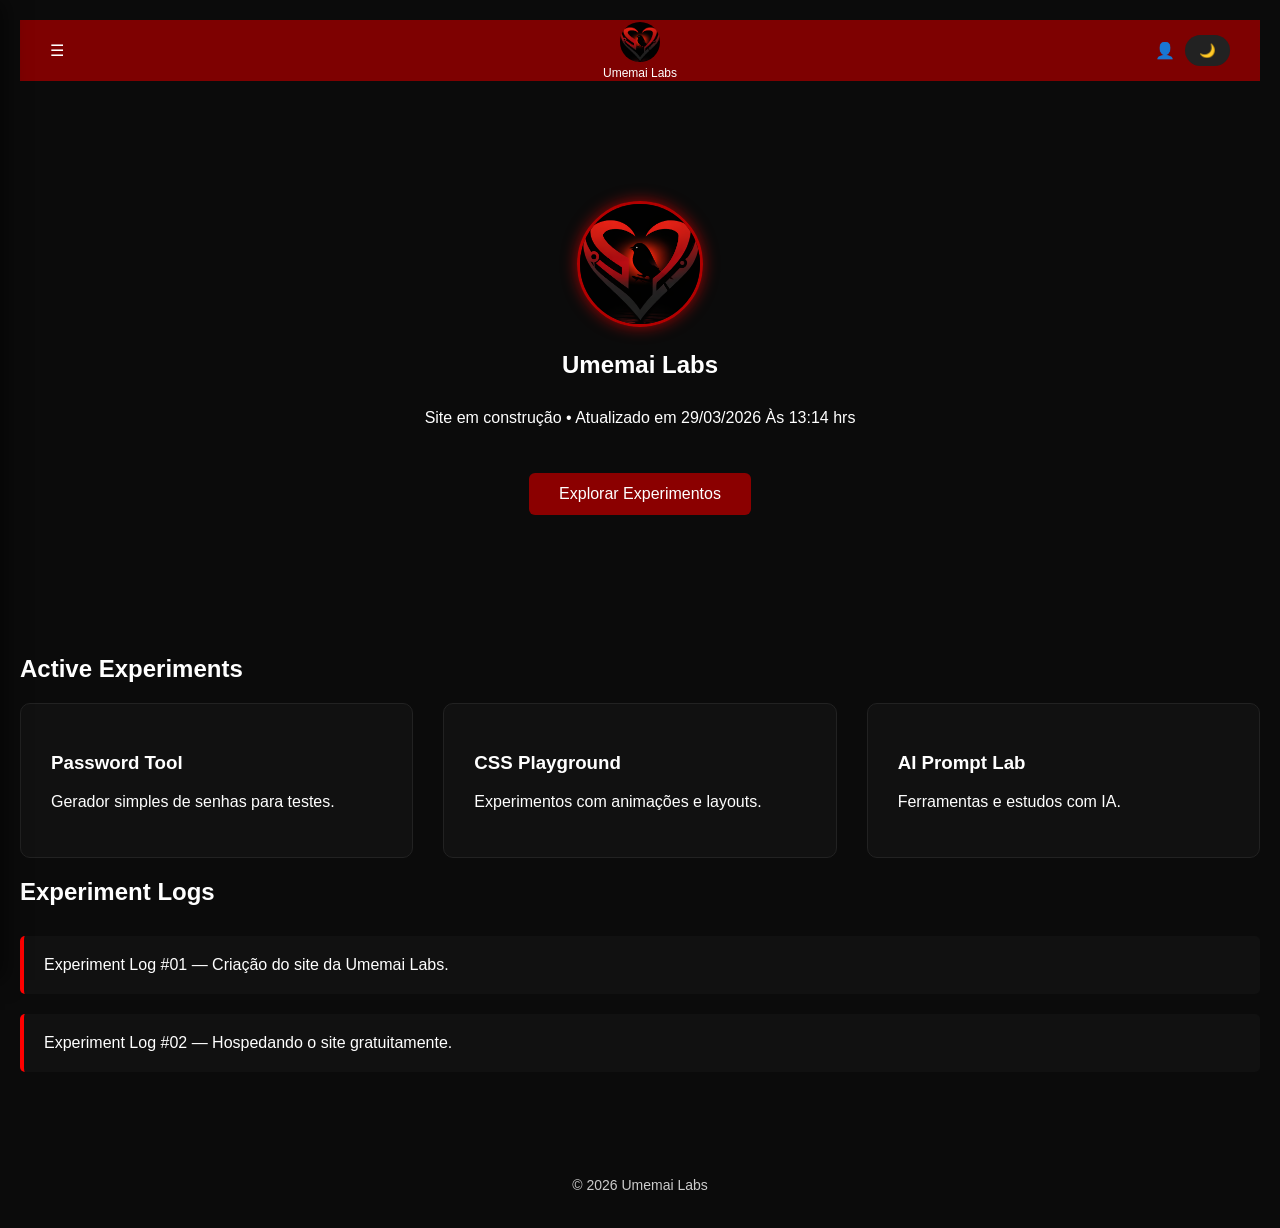
==== index.html @ e9ef093d "Update site construction timestamp in index.html Updated the site construction message with a new ti" ====
<!DOCTYPE html>
<html lang="pt-BR">

<head>
<meta charset="UTF-8">
<meta name="viewport" content="width=device-width, initial-scale=1.0">

<title>Umemai Labs</title>

<link rel="stylesheet" href="./style.css">
</head>

<body>

<header class="navbar">

<div class="nav-left" onclick="toggleMenu()">
☰
</div>

<div class="nav-logo">
<img src="assets/logo.png" class="logo-img" alt="Logo Umemai Labs">
<span class="logo-text">Umemai Labs</span>
</div>

<div class="nav-right">
<div class="user">👤</div>
<button id="themeToggle">🌙</button>
</div>

</header>

<!-- SIDEBAR -->
<nav id="sidebar">

<button class="close-btn" onclick="toggleMenu()">✖</button>

<ul>
<li><a href="#">Home</a></li>
<li><a href="#experiments">Experiments</a></li>
<li><a href="#logs">Logs</a></li>
<li><a href="#">Open Code</a></li>
<li><a href="#">About</a></li>
</ul>

</nav>

<!-- OVERLAY (IMPORTANTE: só um!) -->
<div id="overlay" onclick="toggleMenu()"></div>


<!-- HERO -->
<section class="hero">

<img src="assets/logo.png" class="hero-logo" alt="Logo Umemai Labs">

<h1>Umemai Labs</h1>

<p>
Site em construção • Atualizado em 29/03/2026 Às 13:14 hrs
</p>

<a class="primary-btn" href="#experiments">Explorar Experimentos</a>

</section>


<!-- EXPERIMENTOS -->
<section class="section" id="experiments">

<h2>Active Experiments</h2>

<div class="grid">

<div class="card">
<h3>Password Tool</h3>
<p>Gerador simples de senhas para testes.</p>
</div>

<div class="card">
<h3>CSS Playground</h3>
<p>Experimentos com animações e layouts.</p>
</div>

<div class="card">
<h3>AI Prompt Lab</h3>
<p>Ferramentas e estudos com IA.</p>
</div>

</div>

</section>


<!-- LOGS -->
<section class="section" id="logs">

<h1>Experiment Logs</h1>

<div class="logs">

  <div class="log">
    Experiment Log #01 — Criação do site da Umemai Labs.
  </div>

  <div class="log">
    Experiment Log #02 — Hospedando o site gratuitamente.
  </div>

</div>

<footer>
  <p style="text-align: center; margin-top: 50px;">
    © 2026 Umemai Labs
  </p>
</footer>


<script src="./script.js" defer></script>

</body>
</html>
---- style.css ----
body {
  background-color: #0b0b0b;
  color: white;
  font-family: Arial, sans-serif;
  margin: 0;
  padding: 20px;
}

/* Título */
h1 {
  margin-bottom: 30px;
}

/* Container dos logs */
.logs {
  display: flex;
  flex-direction: column;
  gap: 20px;
}

/* Cada log */
.log {

  background-color: #111;

  padding: 20px;

  border-left: 4px solid red;

  border-radius: 5px;

  transition: 0.2s;

}

/* Efeito ao passar o mouse */
.log:hover {
  background-color: #1a1a1a;
}

/* NAVBAR */
.navbar{
  display:flex;
  justify-content:space-between;
  align-items:center;
  padding:15px 30px;
  background:rgba(139,0,0,0.9);
  backdrop-filter:blur(6px);
  position:sticky;
  top:0;
  z-index:20;
}

.nav-logo{
  position:absolute;
  left:50%;
  transform:translateX(-50%);
  display:flex;
  flex-direction:column;
  align-items:center;
}

.logo-img{
  width:40px;
  height:40px;
  border-radius:50%;
}

.logo-text{
  font-size:12px;
  margin-top:4px;
}

.nav-right{
  display:flex;
  align-items:center;
  gap:10px;
}

/* BOTÃO TEMA */
#themeToggle{
  background:#222;
  border:none;
  padding:8px 14px;
  border-radius:20px;
  color:white;
  cursor:pointer;
  transition:0.2s;
}

#themeToggle:hover{
  background:#333;
}

/* HERO */
.hero{
  text-align:center;
  padding:120px 20px;
}

.hero-logo{
  width:120px;
  height:120px;
  border-radius:50%;
  border:3px solid #b30000;
  box-shadow:0 0 15px rgba(255,0,0,0.6);
}

/* BOTÃO */
.primary-btn{
  display:inline-block;
  margin-top:30px;
  padding:12px 30px;
  background:#8B0000;
  border-radius:6px;
  color:white;
  text-decoration:none;
  transition:0.2s;
}

.primary-btn:hover{
  transform:scale(1.05);
  box-shadow:0 0 15px rgba(255,0,0,0.5);
}

/* GRID */
.grid{
  display:grid;
  grid-template-columns:repeat(auto-fit,minmax(250px,1fr));
  gap:30px;
}

/* CARD */
.card{
  background:#111;
  padding:30px;
  border-radius:10px;
  border:1px solid #222;
  transition:0.3s;
}

.card:hover{
  transform:translateY(-6px);
  box-shadow:0 0 20px rgba(139,0,0,0.5);
}

/* SIDEBAR */
#sidebar{
  position:fixed;
  left:-220px;
  top:0;
  width:220px;
  height:100%;
  background:#111;
  padding-top:80px;
  transition:0.35s ease;
  z-index:50;
  box-shadow:5px 0 20px rgba(0,0,0,0.5);
}

#sidebar.open{
  left:0;
}

#sidebar ul{
  list-style:none;
  padding:0;
  margin:0;
}

#sidebar a{
  color:white;
  text-decoration:none;
  display:block;
  padding:15px 30px;
  transition:0.2s;
}

#sidebar a:hover{
  background:#222;
}

/* BOTÃO FECHAR */
.close-btn{
  position:absolute;
  top:15px;
  right:15px;
  background:none;
  border:none;
  color:white;
  font-size:22px;
  cursor:pointer;
}

/* OVERLAY */
#overlay{
  position:fixed;
  top:0;
  left:0;
  width:100%;
  height:100%;
  background:rgba(0,0,0,0.6);
  opacity:0;
  pointer-events:none;
  transition:0.3s;
  z-index:40;
}

#overlay.active{
  opacity:1;
  pointer-events:auto;
}

/* MODO CLARO */
.light{
  background-color:#F5F5F5;
  color:#111;

  /* remove a grade */
  background-image:none;
}

/* ELEMENTOS NO MODO CLARO */
.light .card{
  background:white;
  border:1px solid #ddd;
}

.light #sidebar{
  background:#fff;
}

.light #sidebar a{
  color:#111;
}

.light #sidebar a:hover{
  background:#eee;
}

.light .navbar{
  background:rgba(200,200,200,0.9);
}

footer {
  background-color: #0b0b0b;
  padding: 15px 0;
  text-align: center;
  margin-top: 40px;
}

footer p {
  margin: 0;
  color: #ccc;
  font-size: 14px;
}
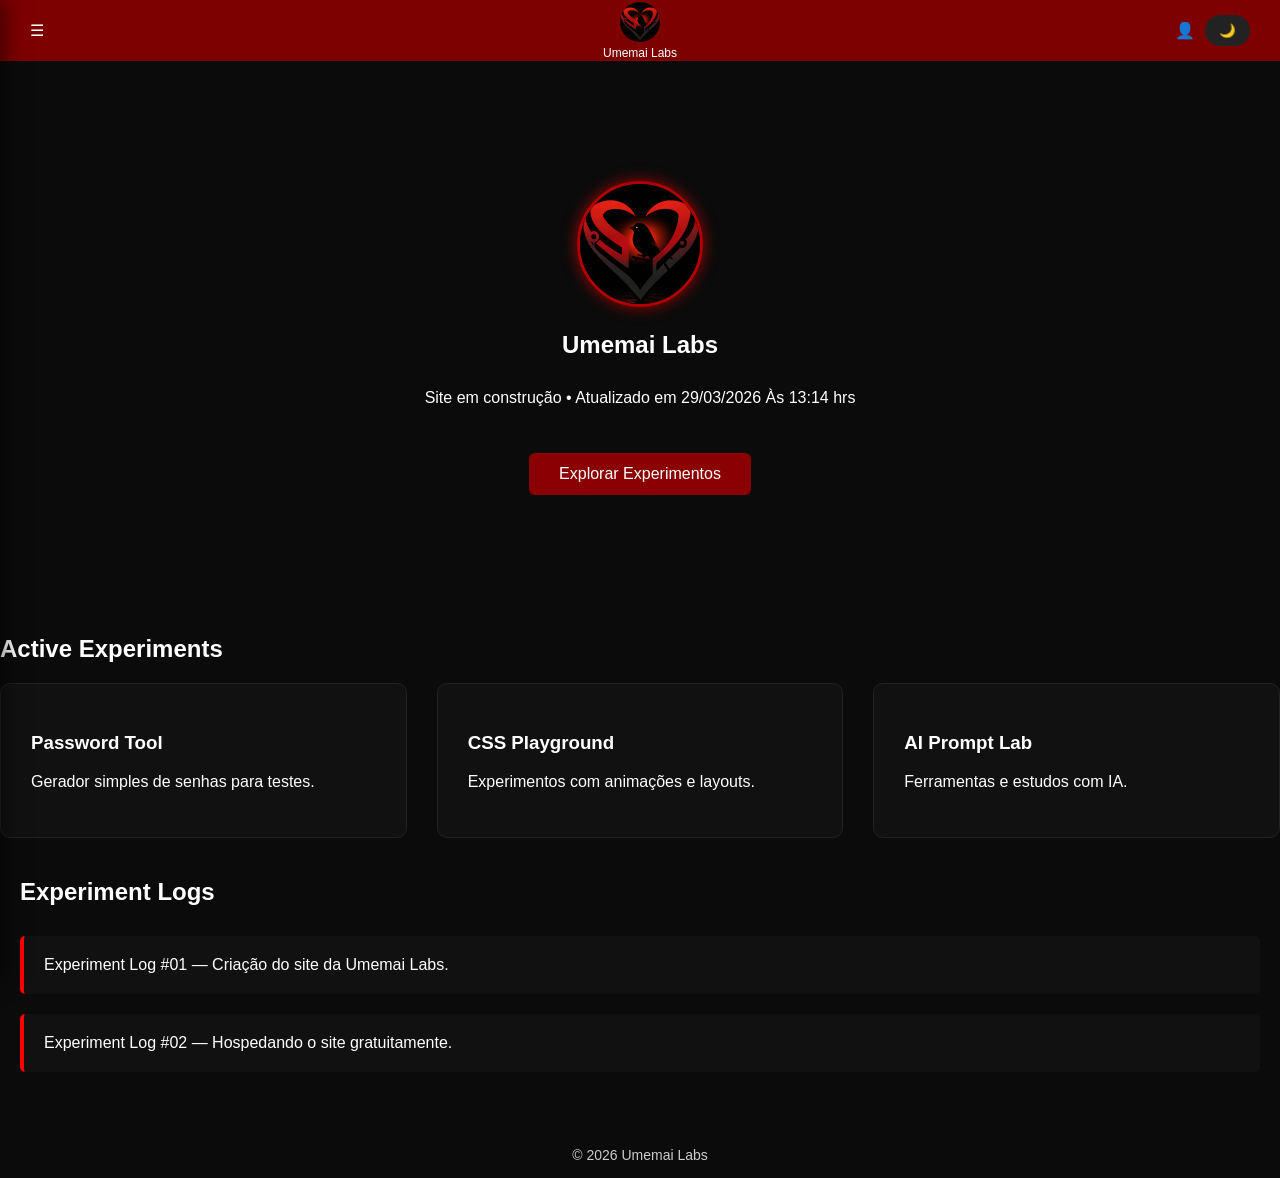
==== commit bd7676ac: "Fix HTML formatting and structure" ====
--- a/index.html
+++ b/index.html
@@ -95,26 +95,23 @@
 <!-- LOGS -->
 <section class="section" id="logs">
 
-<h1>Experiment Logs</h1>
+<div class="container">
+  <h1>Experiment Logs</h1>
 
-<div class="logs">
+  <div class="logs">
+    <div class="log">
+      Experiment Log #01 — Criação do site da Umemai Labs.
+    </div>
 
-  <div class="log">
-    Experiment Log #01 — Criação do site da Umemai Labs.
+    <div class="log">
+      Experiment Log #02 — Hospedando o site gratuitamente.
+    </div>
   </div>
-
-  <div class="log">
-    Experiment Log #02 — Hospedando o site gratuitamente.
-  </div>
-
 </div>
 
 <footer>
-  <p style="text-align: center; margin-top: 50px;">
-    © 2026 Umemai Labs
-  </p>
+  <p>© 2026 Umemai Labs</p>
 </footer>
-
 
 <script src="./script.js" defer></script>
 
--- a/style.css
+++ b/style.css
@@ -3,6 +3,8 @@
   color: white;
   font-family: Arial, sans-serif;
   margin: 0;
+}
+.container {
   padding: 20px;
 }
 
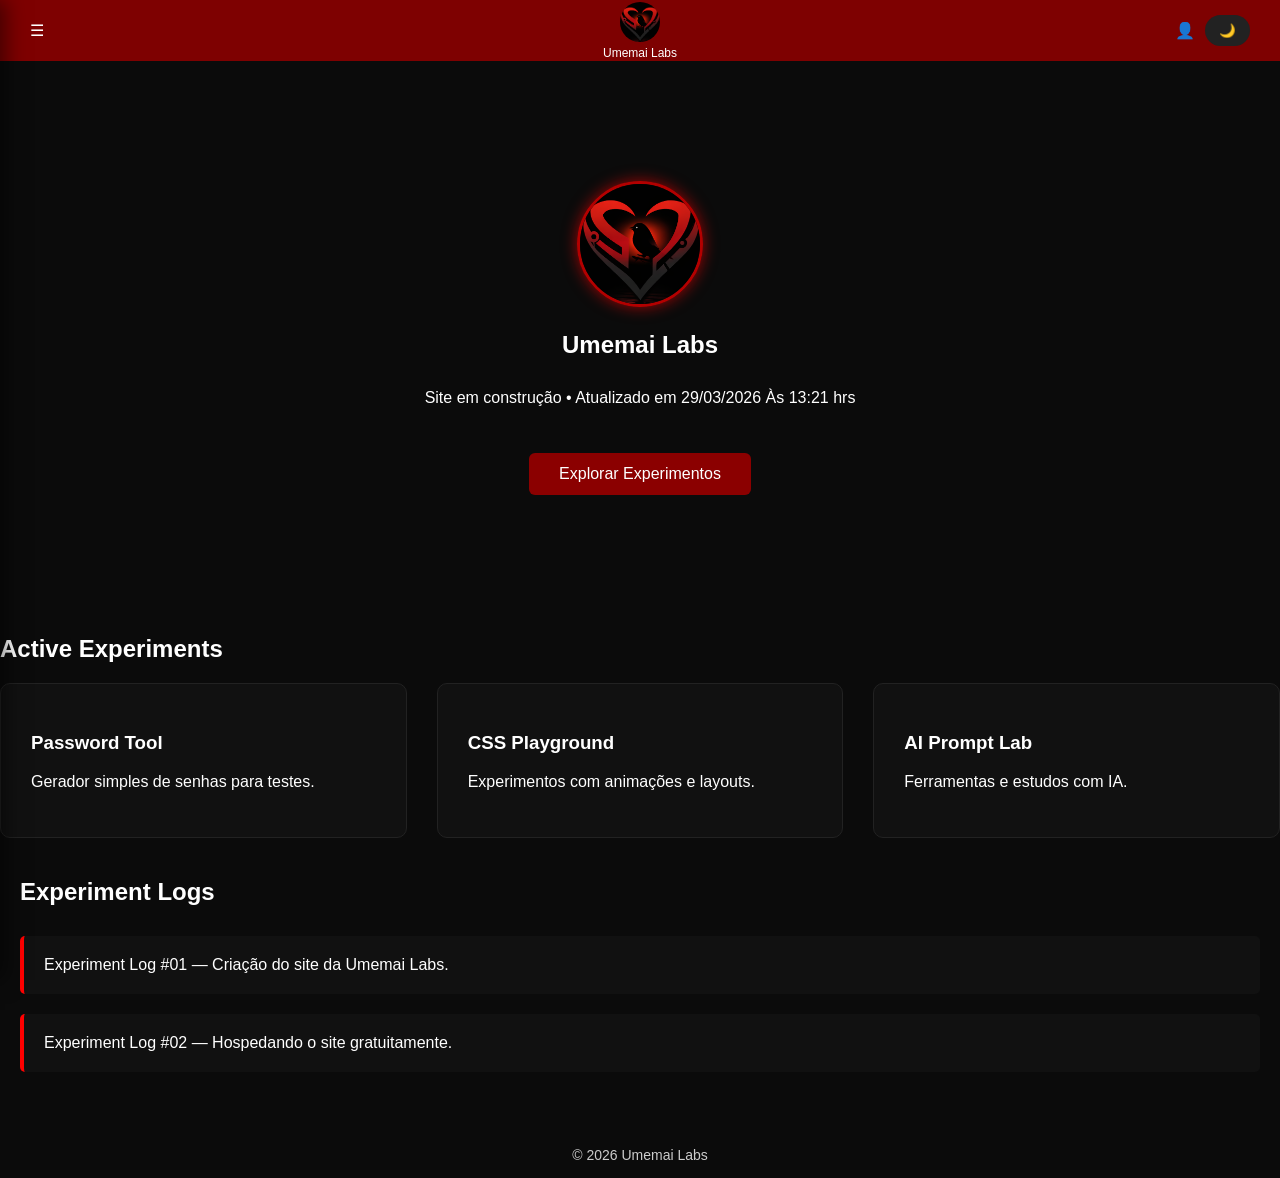
==== commit 38172873: "Update site construction timestamp and formatting Updated the timestamp in the hero section and corr" ====
--- a/index.html
+++ b/index.html
@@ -57,7 +57,7 @@
 <h1>Umemai Labs</h1>
 
 <p>
-Site em construção • Atualizado em 29/03/2026 Às 13:14 hrs
+Site em construção • Atualizado em 29/03/2026 Às 13:21 hrs
 </p>
 
 <a class="primary-btn" href="#experiments">Explorar Experimentos</a>
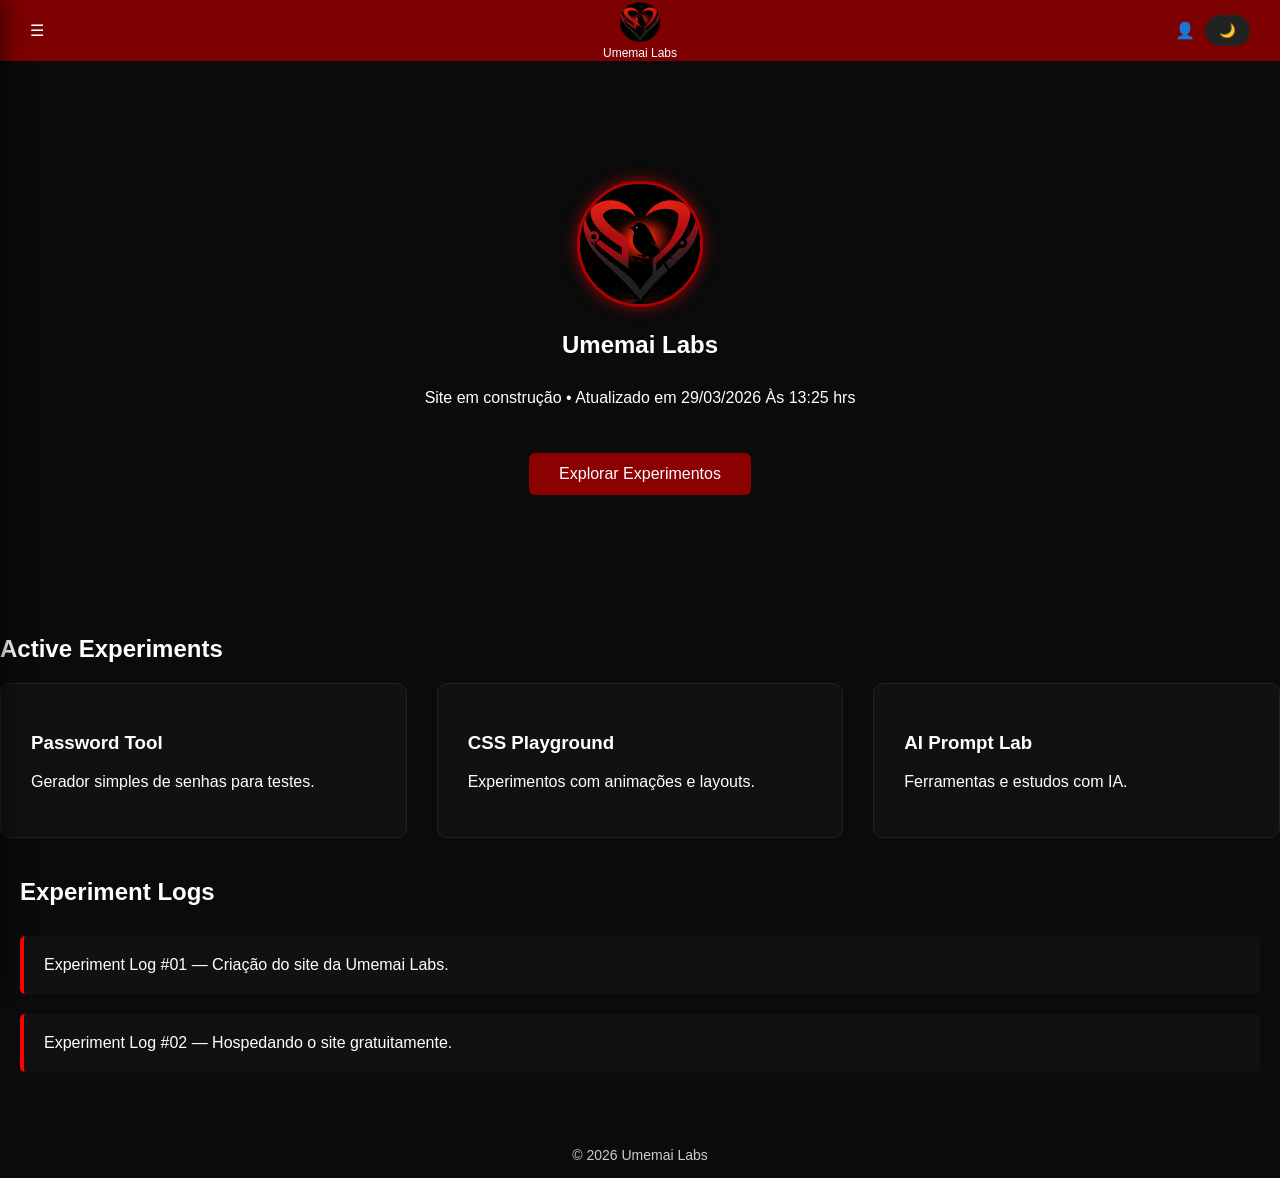
==== commit 5db6a9a5: "Update index.html" ====
--- a/index.html
+++ b/index.html
@@ -57,7 +57,7 @@
 <h1>Umemai Labs</h1>
 
 <p>
-Site em construção • Atualizado em 29/03/2026 Às 13:21 hrs
+Site em construção • Atualizado em 29/03/2026 Às 13:25 hrs
 </p>
 
 <a class="primary-btn" href="#experiments">Explorar Experimentos</a>
--- a/style.css
+++ b/style.css
@@ -3,9 +3,15 @@
   color: white;
   font-family: Arial, sans-serif;
   margin: 0;
+
+  /* 🔥 garante que nada “vaze” atrás */
+  min-height: 100vh;
+  display: flex;
+  flex-direction: column;
 }
 .container {
   padding: 20px;
+  flex: 1;
 }
 
 /* Título */
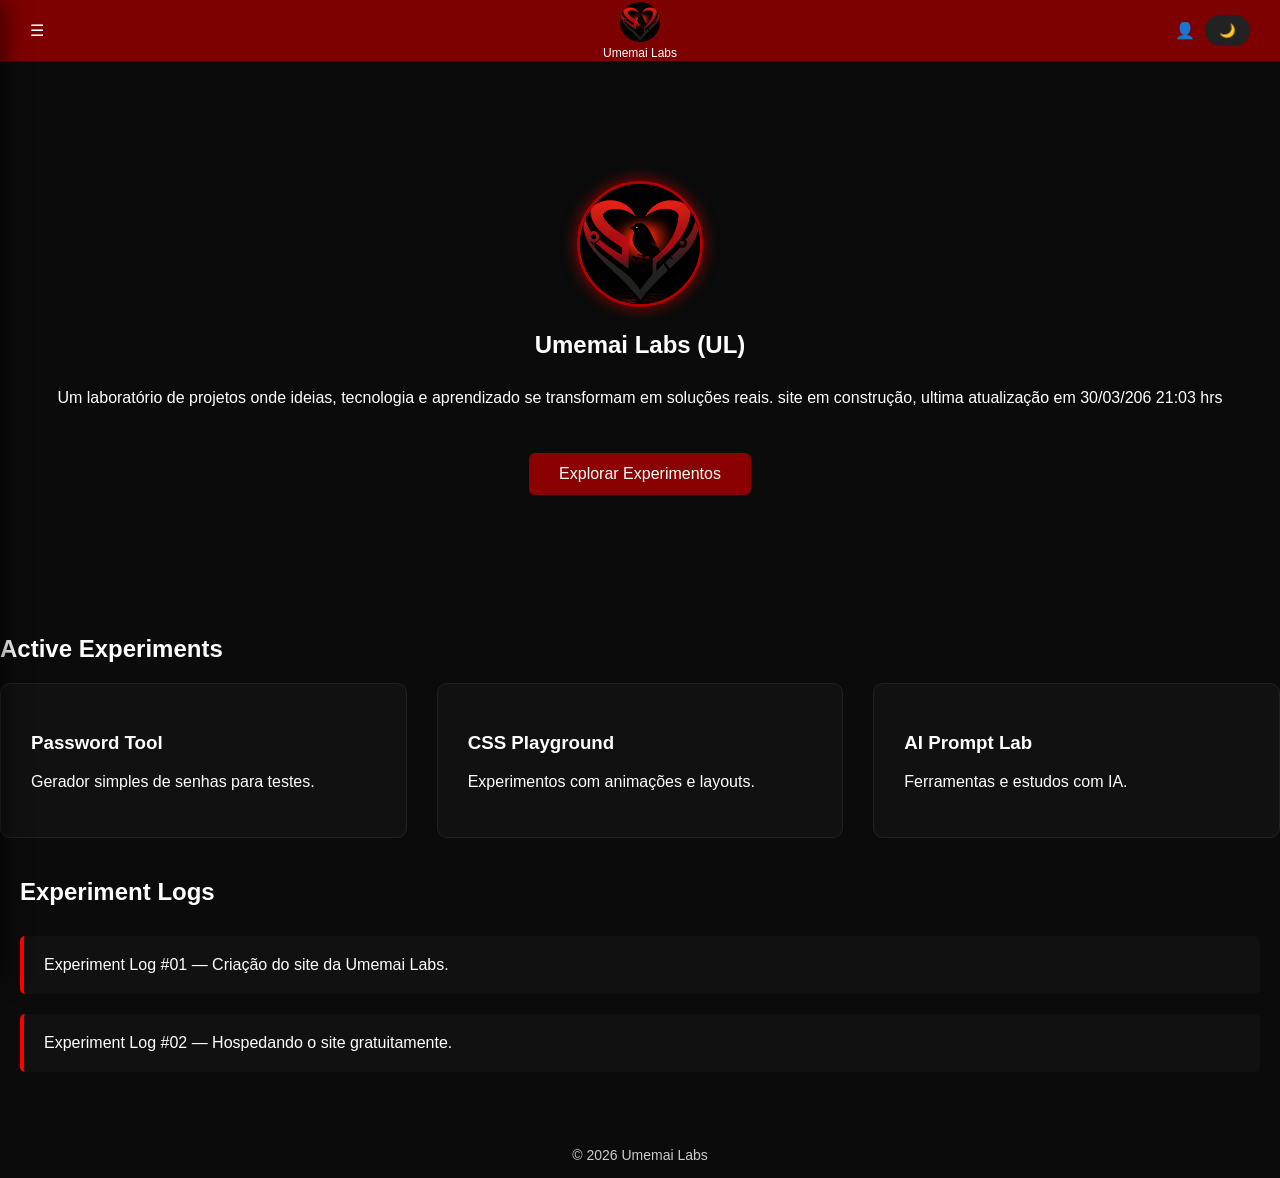
==== commit cff07828: "Revise index.html with new content and layout Updated content and structure of the index.html file." ====
--- a/index.html
+++ b/index.html
@@ -54,10 +54,9 @@
 
 <img src="assets/logo.png" class="hero-logo" alt="Logo Umemai Labs">
 
-<h1>Umemai Labs</h1>
-
+<h1>Umemai Labs (UL)</h1>
 <p>
-Site em construção • Atualizado em 29/03/2026 Às 13:25 hrs
+Um laboratório de projetos onde ideias, tecnologia e aprendizado se transformam em soluções reais. site em construção, ultima atualização em 30/03/206 21:03 hrs
 </p>
 
 <a class="primary-btn" href="#experiments">Explorar Experimentos</a>
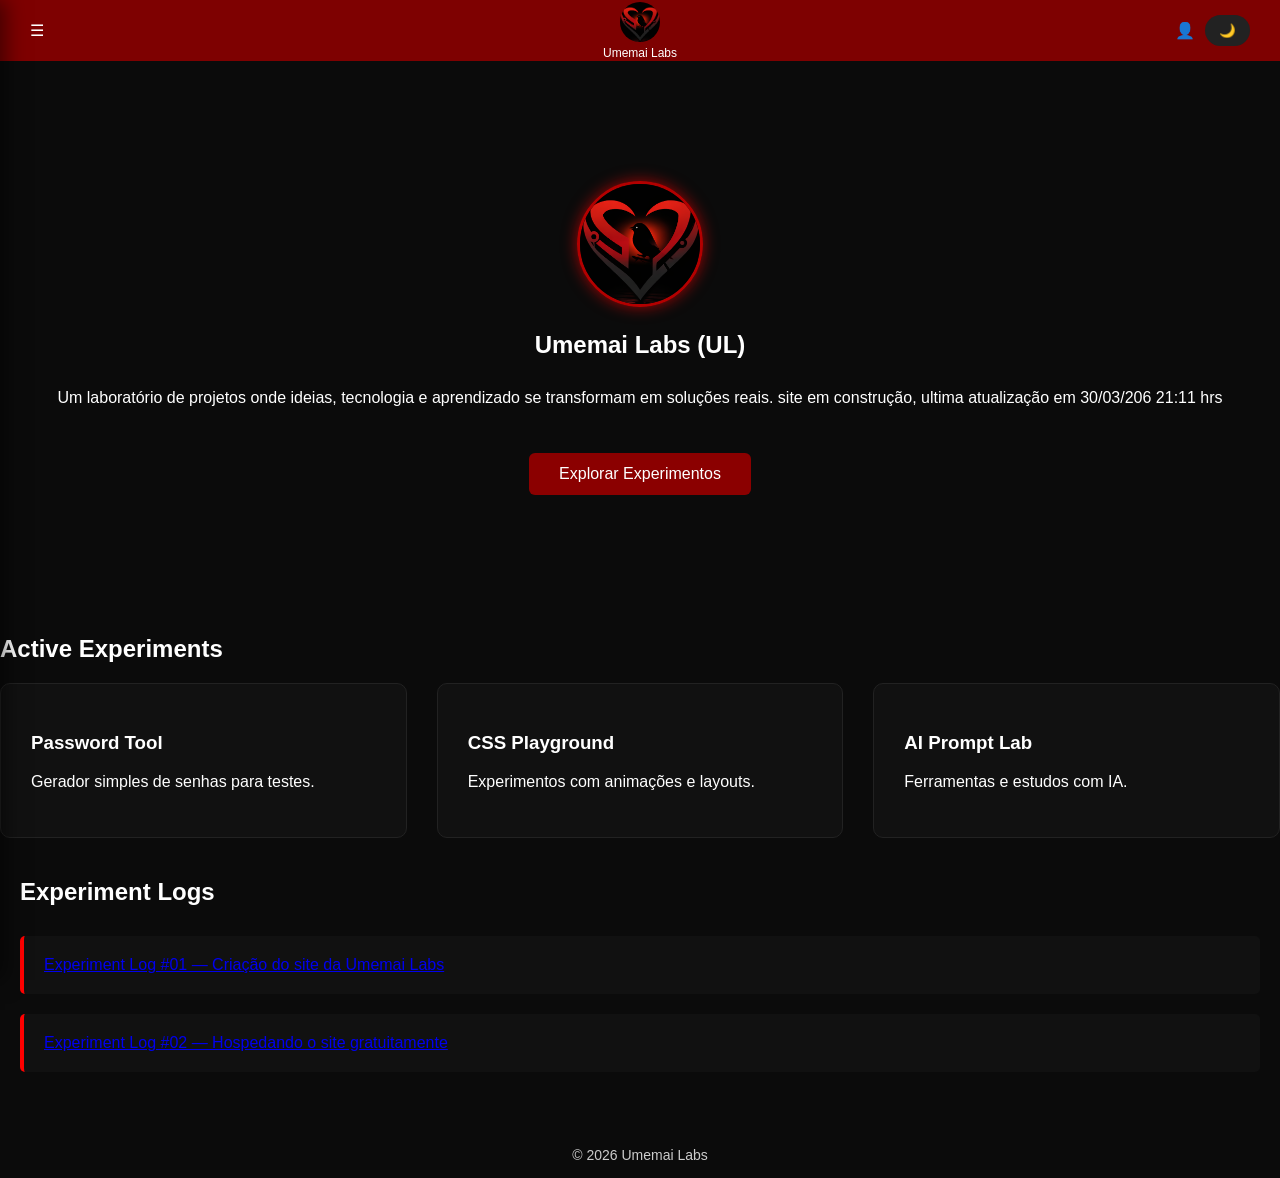
==== commit c4e6afc0: "Add links to experiment logs in index.html Updated experiment logs section to include links." ====
--- a/index.html
+++ b/index.html
@@ -56,7 +56,7 @@
 
 <h1>Umemai Labs (UL)</h1>
 <p>
-Um laboratório de projetos onde ideias, tecnologia e aprendizado se transformam em soluções reais. site em construção, ultima atualização em 30/03/206 21:03 hrs
+Um laboratório de projetos onde ideias, tecnologia e aprendizado se transformam em soluções reais. site em construção, ultima atualização em 30/03/206 21:11 hrs
 </p>
 
 <a class="primary-btn" href="#experiments">Explorar Experimentos</a>
@@ -97,15 +97,17 @@
 <div class="container">
   <h1>Experiment Logs</h1>
 
-  <div class="logs">
-    <div class="log">
-      Experiment Log #01 — Criação do site da Umemai Labs.
-    </div>
+ <div class="logs">
 
-    <div class="log">
-      Experiment Log #02 — Hospedando o site gratuitamente.
-    </div>
-  </div>
+  <a href="log1.html" class="log">
+    Experiment Log #01 — Criação do site da Umemai Labs
+  </a>
+
+  <a href="log2.html" class="log">
+    Experiment Log #02 — Hospedando o site gratuitamente
+  </a>
+
+</div>
 </div>
 
 <footer>
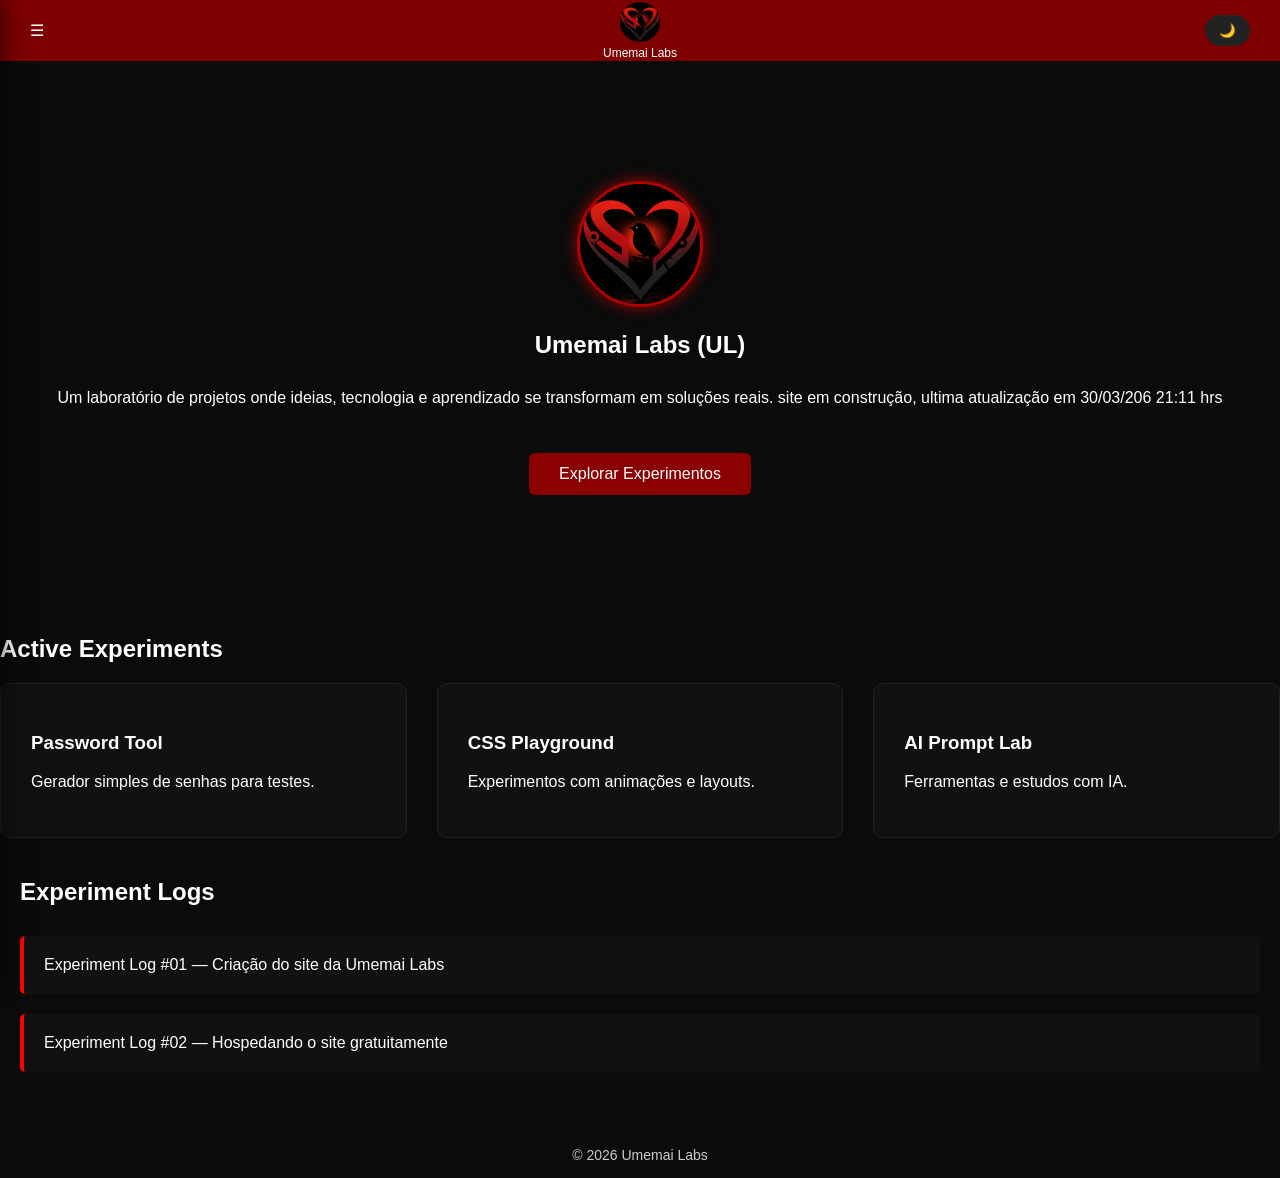
==== commit 9d929233: "Update index.html" ====
--- a/index.html
+++ b/index.html
@@ -24,7 +24,7 @@
 </div>
 
 <div class="nav-right">
-<div class="user">👤</div>
+
 <button id="themeToggle">🌙</button>
 </div>
 
--- a/style.css
+++ b/style.css
@@ -28,17 +28,16 @@
 
 /* Cada log */
 .log {
-
   background-color: #111;
-
   padding: 20px;
-
   border-left: 4px solid red;
-
   border-radius: 5px;
-
   transition: 0.2s;
 
+  /* 🔥 adiciona isso */
+  text-decoration: none;
+  color: white;
+  display: block;
 }
 
 /* Efeito ao passar o mouse */
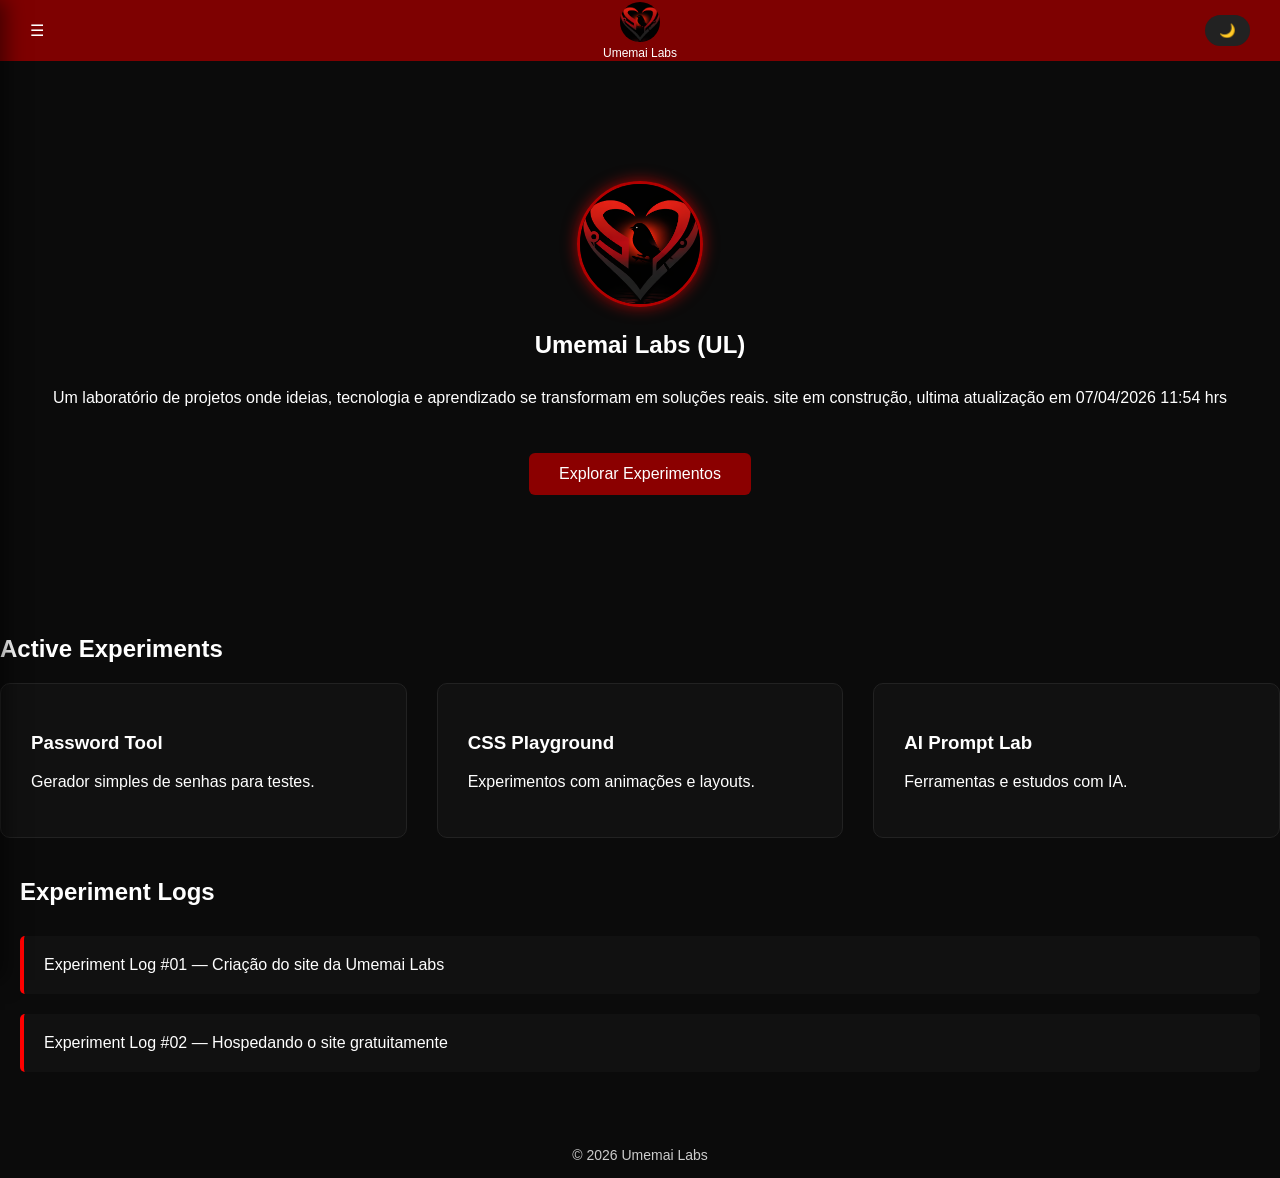
==== commit 8f61bf82: "Modify site description and update date Updated the site description and last update date in the her" ====
--- a/index.html
+++ b/index.html
@@ -56,7 +56,7 @@
 
 <h1>Umemai Labs (UL)</h1>
 <p>
-Um laboratório de projetos onde ideias, tecnologia e aprendizado se transformam em soluções reais. site em construção, ultima atualização em 30/03/206 21:11 hrs
+Um laboratório de projetos onde ideias, tecnologia e aprendizado se transformam em soluções reais. site em construção, ultima atualização em 07/04/2026 11:54 hrs
 </p>
 
 <a class="primary-btn" href="#experiments">Explorar Experimentos</a>
